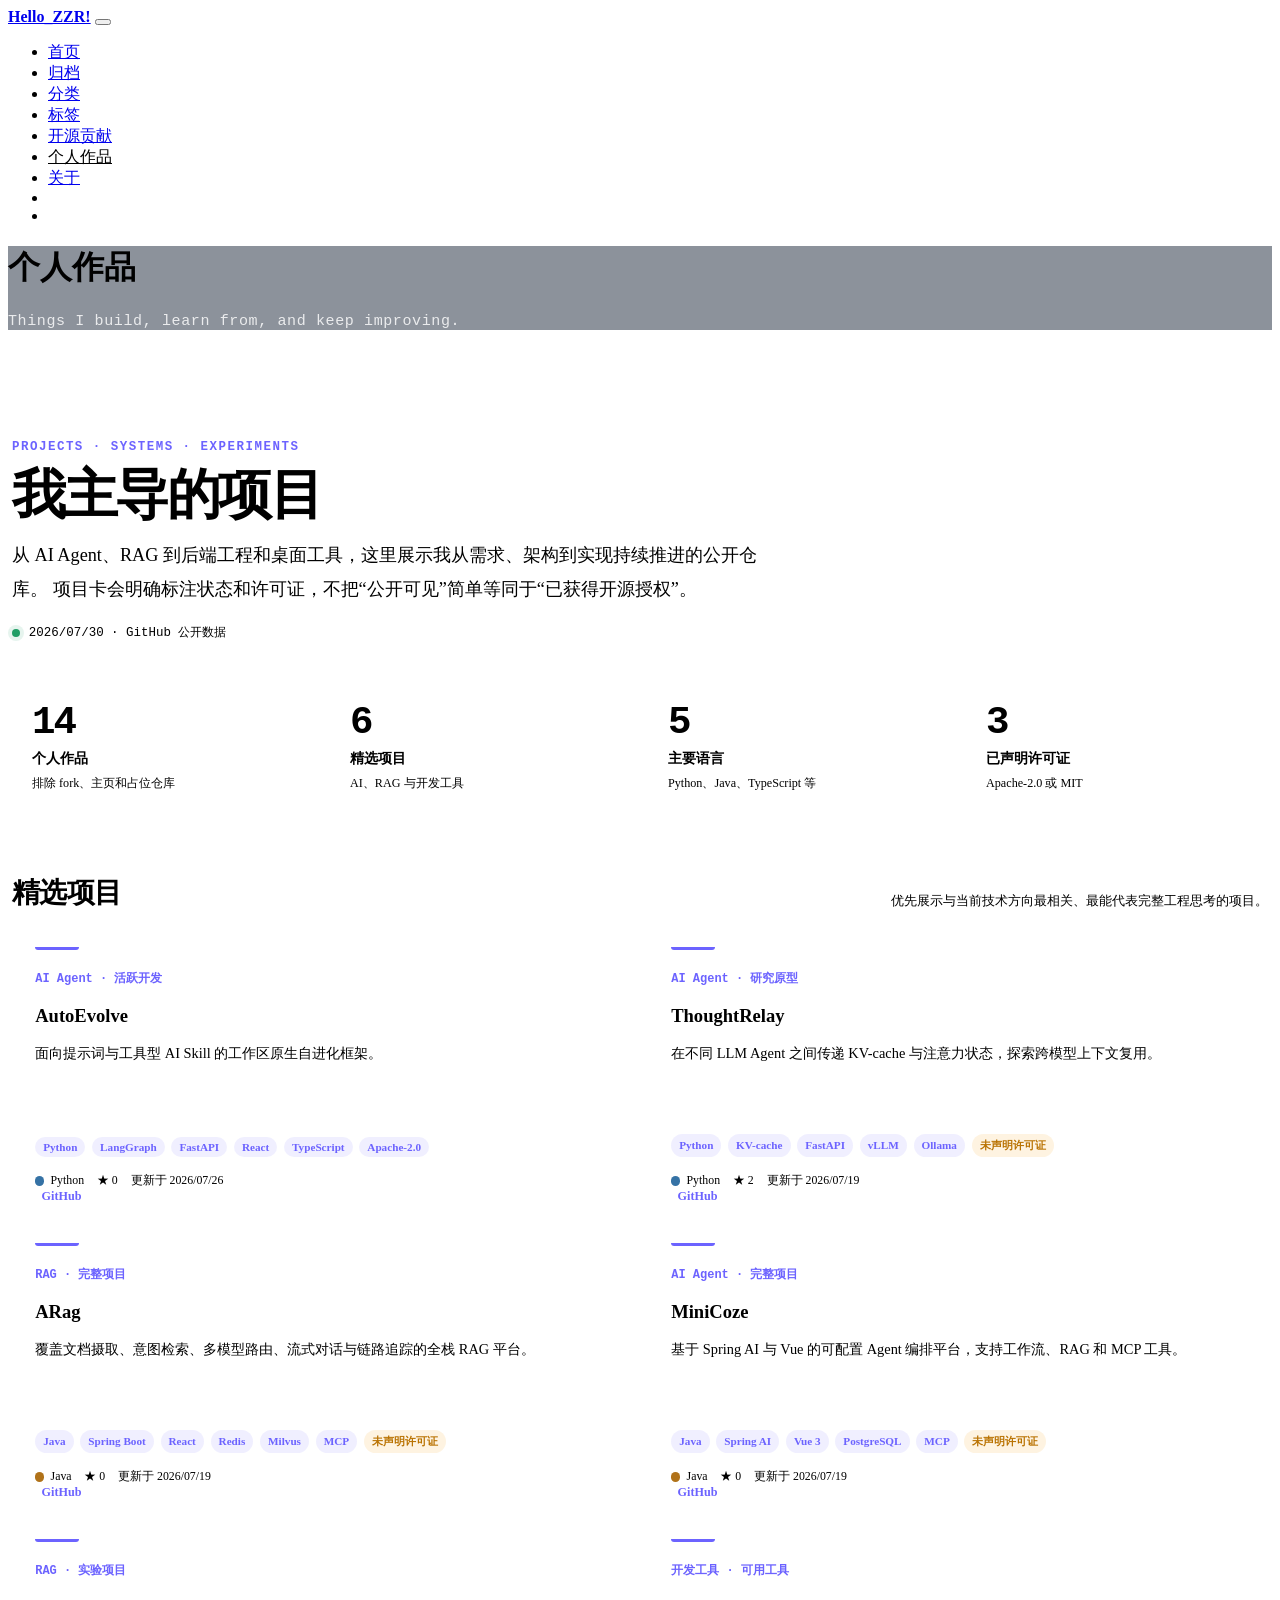
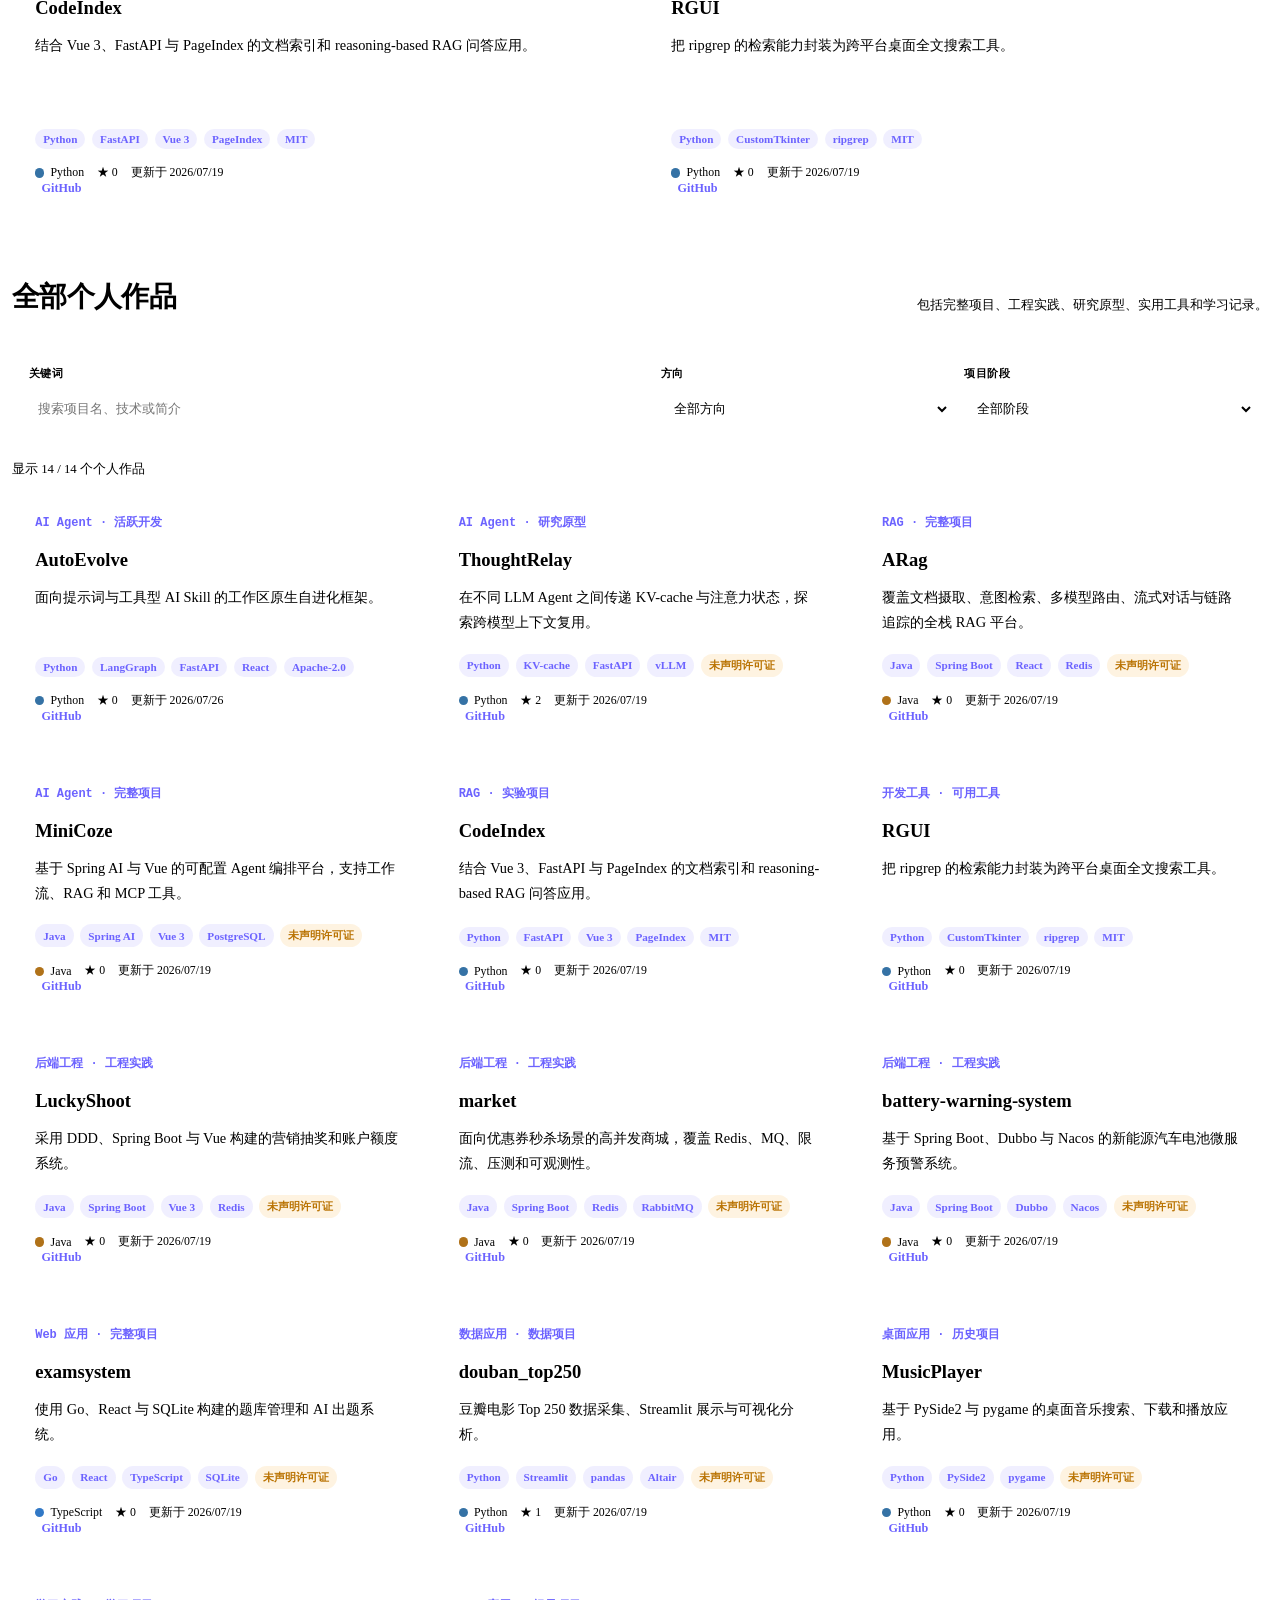
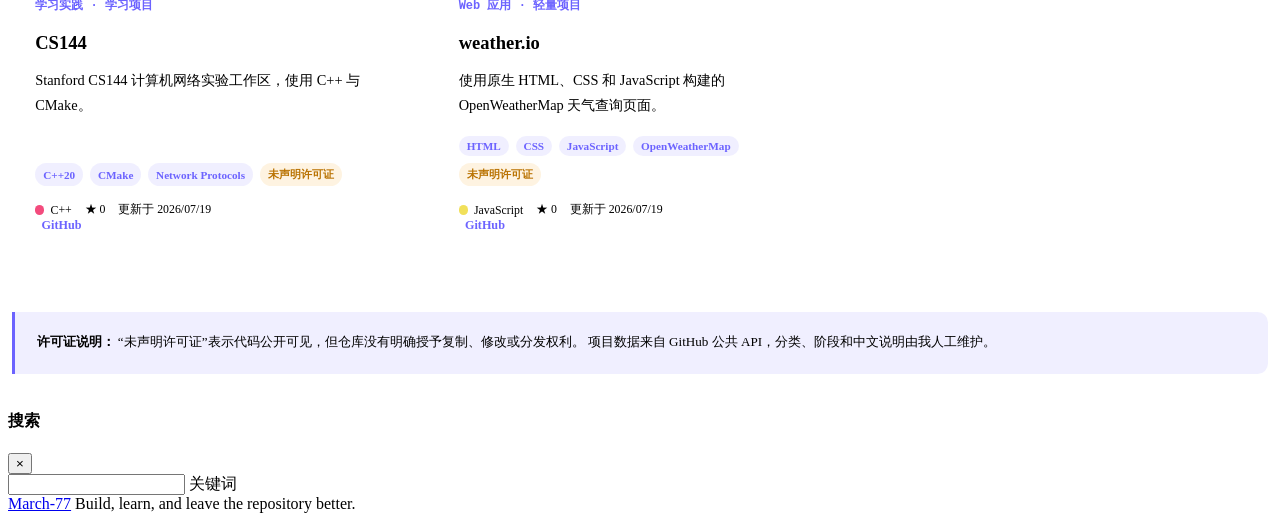
==== projects/index.html @ 881c92c8 "add open source contributions and projects pages" ====
<!DOCTYPE html>
<html lang="zh-CN" data-default-color-scheme="auto">
<head>
  <meta charset="UTF-8">
  <meta name="viewport" content="width=device-width, initial-scale=1.0, maximum-scale=5.0, shrink-to-fit=no">
  <meta http-equiv="x-ua-compatible" content="ie=edge">
  <meta name="theme-color" content="#2f4154">
  <meta name="author" content="March-77">
  <meta name="description" content="March-77 主导的个人项目与公开作品，涵盖 AI Agent、RAG、后端工程、开发工具和学习实践。">
  <meta name="keywords" content="March-77,个人项目,AI Agent,RAG,Java,Python,开发工具">
  <meta property="og:type" content="website">
  <meta property="og:title" content="个人作品 | Hello_ZZR!">
  <meta property="og:description" content="查看 March-77 主导的项目、技术栈、状态和许可证信息。">
  <meta property="og:url" content="https://march-77.github.io/projects/">
  <meta property="og:site_name" content="Hello_ZZR!">
  <meta property="og:locale" content="zh_CN">
  <meta name="twitter:card" content="summary_large_image">
  <link rel="canonical" href="https://march-77.github.io/projects/">
  <link rel="apple-touch-icon" sizes="76x76" href="/img/fluid.png">
  <link rel="icon" href="/img/fluid.png">
  <title>个人作品 | Hello_ZZR!</title>

  <link rel="stylesheet" href="https://lib.baomitu.com/twitter-bootstrap/4.6.1/css/bootstrap.min.css">
  <link rel="stylesheet" href="//at.alicdn.com/t/font_1749284_hj8rtnfg7um.css">
  <link rel="stylesheet" href="//at.alicdn.com/t/font_1736178_lbnruvf0jn.css">
  <link rel="stylesheet" href="/css/main.css">
  <link rel="stylesheet" href="/css/portfolio.css">

  <script id="fluid-configs">
    var Fluid = window.Fluid || {};
    Fluid.ctx = Object.assign({}, Fluid.ctx);
    var CONFIG = {
      "hostname": "march-77.github.io",
      "root": "/",
      "version": "1.9.5",
      "typing": {"enable": false, "typeSpeed": 70, "cursorChar": "_", "loop": false},
      "anchorjs": {"enable": false},
      "progressbar": {"enable": true, "height_px": 3, "color": "#29d", "options": {"showSpinner": false, "trickleSpeed": 100}},
      "code_language": {"enable": false},
      "copy_btn": false,
      "image_caption": {"enable": false},
      "image_zoom": {"enable": false, "img_url_replace": ["", ""]},
      "toc": {"enable": false},
      "lazyload": {"enable": false},
      "web_analytics": {"enable": false, "follow_dnt": true},
      "search_path": "/local-search.xml",
      "include_content_in_search": true
    };
  </script>
  <script src="/js/utils.js"></script>
  <script src="/js/color-schema.js"></script>
</head>
<body>
  <a class="portfolio-skip-link" href="#main-content">跳到主要内容</a>
  <header>
    <div class="header-inner portfolio-header">
      <nav id="navbar" class="navbar fixed-top navbar-expand-lg navbar-dark scrolling-navbar" aria-label="主导航">
        <div class="container">
          <a class="navbar-brand" href="/"><strong>Hello_ZZR!</strong></a>
          <button id="navbar-toggler-btn" class="navbar-toggler" type="button" data-toggle="collapse"
                  data-target="#navbarSupportedContent" aria-controls="navbarSupportedContent"
                  aria-expanded="false" aria-label="展开或收起导航">
            <span class="animated-icon"><span></span><span></span><span></span></span>
          </button>
          <div class="collapse navbar-collapse" id="navbarSupportedContent">
            <ul class="navbar-nav ml-auto text-center">
              <li class="nav-item"><a class="nav-link" href="/" target="_self"><i class="iconfont icon-home-fill"></i><span>首页</span></a></li>
              <li class="nav-item"><a class="nav-link" href="/archives/" target="_self"><i class="iconfont icon-archive-fill"></i><span>归档</span></a></li>
              <li class="nav-item"><a class="nav-link" href="/categories/" target="_self"><i class="iconfont icon-category-fill"></i><span>分类</span></a></li>
              <li class="nav-item"><a class="nav-link" href="/tags/" target="_self"><i class="iconfont icon-tags-fill"></i><span>标签</span></a></li>
              <li class="nav-item" data-portfolio-nav>
                <a class="nav-link portfolio-nav-link" href="/contributions/" target="_self">
                  <i class="iconfont icon-code"></i><span>开源贡献</span>
                </a>
              </li>
              <li class="nav-item" data-portfolio-nav>
                <a class="nav-link portfolio-nav-link active" href="/projects/" target="_self" aria-current="page">
                  <i class="iconfont icon-briefcase"></i><span>个人作品</span>
                </a>
              </li>
              <li class="nav-item"><a class="nav-link" href="/about/" target="_self"><i class="iconfont icon-user-fill"></i><span>关于</span></a></li>
              <li class="nav-item" id="search-btn">
                <a class="nav-link" target="_self" href="javascript:;" data-toggle="modal" data-target="#modalSearch" aria-label="搜索">
                  <i class="iconfont icon-search"></i>
                </a>
              </li>
              <li class="nav-item" id="color-toggle-btn">
                <a class="nav-link" target="_self" href="javascript:;" aria-label="切换颜色模式">
                  <i class="iconfont icon-dark" id="color-toggle-icon"></i>
                </a>
              </li>
            </ul>
          </div>
        </div>
      </nav>
      <div id="banner" class="banner" parallax="true"
           style="background: url('/img/default.png') no-repeat center center; background-size: cover;">
        <div class="full-bg-img">
          <div class="mask flex-center portfolio-banner-mask">
            <div class="banner-text text-center fade-in-up">
              <h1 class="h2">个人作品</h1>
              <p class="portfolio-banner-subtitle">Things I build, learn from, and keep improving.</p>
            </div>
          </div>
        </div>
      </div>
    </div>
  </header>

  <main id="main-content">
    <div class="container nopadding-x-md">
      <div id="board">
        <div class="container">
          <div class="row">
            <div class="col-12 col-xl-11 m-auto">
              <article class="page-content portfolio-page"
                       data-portfolio-page="projects"
                       data-portfolio-data="/data/portfolio.json">
                <header class="portfolio-intro">
                  <p class="portfolio-eyebrow">Projects · Systems · Experiments</p>
                  <h2>我主导的项目</h2>
                  <p class="portfolio-lead">
                    从 AI Agent、RAG 到后端工程和桌面工具，这里展示我从需求、架构到实现持续推进的公开仓库。
                    项目卡会明确标注状态和许可证，不把“公开可见”简单等同于“已获得开源授权”。
                  </p>
                  <p class="portfolio-updated"><span data-generated-at>2026-07-30 · GitHub 公开数据</span></p>
                </header>

                <section class="portfolio-stats" aria-label="个人作品概览">
                  <div class="portfolio-stat">
                    <span class="portfolio-stat-value" data-stat="projects">14</span>
                    <span class="portfolio-stat-label">个人作品</span>
                    <span class="portfolio-stat-detail">排除 fork、主页和占位仓库</span>
                  </div>
                  <div class="portfolio-stat">
                    <span class="portfolio-stat-value" data-stat="featured-projects">6</span>
                    <span class="portfolio-stat-label">精选项目</span>
                    <span class="portfolio-stat-detail">AI、RAG 与开发工具</span>
                  </div>
                  <div class="portfolio-stat">
                    <span class="portfolio-stat-value" data-stat="project-languages">5</span>
                    <span class="portfolio-stat-label">主要语言</span>
                    <span class="portfolio-stat-detail">Python、Java、TypeScript 等</span>
                  </div>
                  <div class="portfolio-stat">
                    <span class="portfolio-stat-value" data-stat="licensed-projects">3</span>
                    <span class="portfolio-stat-label">已声明许可证</span>
                    <span class="portfolio-stat-detail">Apache-2.0 或 MIT</span>
                  </div>
                </section>

                <section class="portfolio-section" aria-labelledby="featured-projects-heading">
                  <div class="portfolio-section-heading">
                    <h2 id="featured-projects-heading">精选项目</h2>
                    <p>优先展示与当前技术方向最相关、最能代表完整工程思考的项目。</p>
                  </div>
                  <div class="portfolio-project-featured" data-featured-projects data-render-target>
                    <div class="portfolio-loading">正在载入精选项目…</div>
                  </div>
                </section>

                <section class="portfolio-section" id="all-projects" aria-labelledby="all-projects-heading">
                  <div class="portfolio-section-heading">
                    <h2 id="all-projects-heading">全部个人作品</h2>
                    <p>包括完整项目、工程实践、研究原型、实用工具和学习记录。</p>
                  </div>
                  <div class="portfolio-filters portfolio-project-filters" role="search" aria-label="筛选个人作品">
                    <div class="portfolio-field">
                      <label for="project-search">关键词</label>
                      <input id="project-search" type="search" placeholder="搜索项目名、技术或简介">
                    </div>
                    <div class="portfolio-field">
                      <label for="project-category">方向</label>
                      <select id="project-category"><option value="">全部方向</option></select>
                    </div>
                    <div class="portfolio-field">
                      <label for="project-status">项目阶段</label>
                      <select id="project-status"><option value="">全部阶段</option></select>
                    </div>
                  </div>
                  <p class="portfolio-result-count" data-project-count role="status" aria-live="polite">
                    显示 14 / 14 个个人作品
                  </p>
                  <div class="portfolio-project-grid" data-project-list data-render-target>
                    <div class="portfolio-loading">正在载入项目列表…</div>
                  </div>
                  <noscript>
                    <p class="portfolio-method">
                      浏览完整项目列表需要启用 JavaScript。你也可以直接访问
                      <a href="https://github.com/March-77?tab=repositories&type=source">GitHub 源仓库列表</a>。
                    </p>
                  </noscript>
                </section>

                <aside class="portfolio-method">
                  <strong>许可证说明：</strong>
                  “未声明许可证”表示代码公开可见，但仓库没有明确授予复制、修改或分发权利。
                  项目数据来自 GitHub 公共 API，分类、阶段和中文说明由我人工维护。
                </aside>
              </article>
            </div>
          </div>
        </div>
      </div>
    </div>

    <a id="scroll-top-button" aria-label="返回顶部" href="#" role="button">
      <i class="iconfont icon-arrowup" aria-hidden="true"></i>
    </a>

    <div class="modal fade" id="modalSearch" tabindex="-1" role="dialog" aria-labelledby="ModalLabel" aria-hidden="true">
      <div class="modal-dialog modal-dialog-scrollable modal-lg" role="document">
        <div class="modal-content">
          <div class="modal-header text-center">
            <h4 class="modal-title w-100 font-weight-bold" id="ModalLabel">搜索</h4>
            <button type="button" id="local-search-close" class="close" data-dismiss="modal" aria-label="关闭">
              <span aria-hidden="true">&times;</span>
            </button>
          </div>
          <div class="modal-body mx-3">
            <div class="md-form mb-5">
              <input type="text" id="local-search-input" class="form-control validate">
              <label for="local-search-input">关键词</label>
            </div>
            <div class="list-group" id="local-search-result"></div>
          </div>
        </div>
      </div>
    </div>
  </main>

  <footer>
    <div class="footer-inner">
      <div class="footer-content">
        <a href="https://github.com/March-77" target="_blank" rel="noopener noreferrer"><span>March-77</span></a>
        <i class="iconfont icon-love"></i>
        <span>Build, learn, and leave the repository better.</span>
      </div>
    </div>
  </footer>

  <script src="https://lib.baomitu.com/nprogress/0.2.0/nprogress.min.js"></script>
  <link rel="stylesheet" href="https://lib.baomitu.com/nprogress/0.2.0/nprogress.min.css">
  <script>NProgress.configure({showSpinner:false,trickleSpeed:100});NProgress.start();window.addEventListener("load",function(){NProgress.done();});</script>
  <script src="https://lib.baomitu.com/jquery/3.6.4/jquery.min.js"></script>
  <script src="https://lib.baomitu.com/twitter-bootstrap/4.6.1/js/bootstrap.min.js"></script>
  <script src="/js/events.js"></script>
  <script src="/js/plugins.js"></script>
  <script src="/js/local-search.js"></script>
  <script src="/js/portfolio.js"></script>
  <script src="/js/boot.js"></script>
</body>
</html>
---- css/portfolio.css ----
.portfolio-page {
  --portfolio-accent: #6c63ff;
  --portfolio-accent-strong: #5146ee;
  --portfolio-accent-soft: rgba(108, 99, 255, 0.1);
  --portfolio-success: #1f9d65;
  --portfolio-success-soft: rgba(31, 157, 101, 0.11);
  --portfolio-warm: #f59e0b;
  --portfolio-card-bg: var(--board-bg-color);
  --portfolio-card-bg: color-mix(in srgb, var(--board-bg-color) 94%, var(--portfolio-accent) 6%);
  padding: 0 0.25rem 1rem;
}

.portfolio-skip-link {
  position: fixed;
  left: 1rem;
  top: -5rem;
  z-index: 1100;
  padding: 0.65rem 0.9rem;
  border-radius: 0 0 0.45rem 0.45rem;
  background: #fff;
  color: #1f3144;
  font-weight: 700;
  transition: top 0.2s ease;
}

.portfolio-skip-link:focus {
  top: 0;
}

.portfolio-header {
  height: 48vh !important;
  min-height: 340px;
  max-height: 540px;
}

.portfolio-header .animated-icon {
  display: block;
}

.portfolio-banner-mask {
  background-color: rgba(16, 28, 46, 0.48) !important;
}

.portfolio-banner-subtitle {
  margin: 0.75rem 0 0;
  color: rgba(255, 255, 255, 0.82);
  font-family: "JetBrains Mono", "SFMono-Regular", Consolas, monospace;
  font-size: clamp(0.78rem, 2vw, 0.94rem);
  letter-spacing: 0.04em;
}

.portfolio-page *,
.portfolio-page *::before,
.portfolio-page *::after {
  box-sizing: border-box;
}

.portfolio-page a:focus-visible,
.portfolio-page button:focus-visible,
.portfolio-page input:focus-visible,
.portfolio-page select:focus-visible {
  outline: 3px solid var(--portfolio-accent);
  outline-offset: 3px;
}

.portfolio-intro {
  max-width: 760px;
  margin-bottom: 2.6rem;
}

.portfolio-eyebrow {
  margin: 0 0 0.75rem;
  color: var(--portfolio-accent);
  font-family: "JetBrains Mono", "SFMono-Regular", Consolas, monospace;
  font-size: 0.78rem;
  font-weight: 700;
  letter-spacing: 0.12em;
  text-transform: uppercase;
}

.portfolio-intro h1,
.portfolio-intro h2 {
  margin: 0 0 0.9rem;
  color: var(--post-heading-color);
  font-size: clamp(2rem, 5vw, 3.4rem);
  font-weight: 750;
  letter-spacing: -0.045em;
  line-height: 1.08;
}

.portfolio-lead {
  margin: 0;
  color: var(--sec-text-color);
  font-size: clamp(1rem, 2vw, 1.14rem);
  line-height: 1.85;
}

.portfolio-updated {
  display: flex;
  align-items: center;
  gap: 0.55rem;
  margin-top: 1.1rem;
  color: var(--sec-text-color);
  font-family: "JetBrains Mono", "SFMono-Regular", Consolas, monospace;
  font-size: 0.78rem;
}

.portfolio-updated::before {
  width: 0.5rem;
  height: 0.5rem;
  border-radius: 50%;
  background: var(--portfolio-success);
  box-shadow: 0 0 0 0.25rem var(--portfolio-success-soft);
  content: "";
}

.portfolio-stats {
  display: grid;
  grid-template-columns: repeat(4, minmax(0, 1fr));
  gap: 1rem;
  margin: 0 0 3.5rem;
}

.portfolio-stat {
  min-height: 132px;
  padding: 1.25rem;
  border: 1px solid var(--line-color);
  border-radius: 0.9rem;
  background: var(--portfolio-card-bg);
}

.portfolio-stat-value {
  display: block;
  margin-bottom: 0.45rem;
  color: var(--post-heading-color);
  font-family: "JetBrains Mono", "SFMono-Regular", Consolas, monospace;
  font-size: clamp(1.7rem, 4vw, 2.45rem);
  font-weight: 750;
  letter-spacing: -0.05em;
  line-height: 1;
}

.portfolio-stat-label {
  display: block;
  color: var(--text-color);
  font-size: 0.9rem;
  font-weight: 600;
}

.portfolio-stat-detail {
  display: block;
  margin-top: 0.4rem;
  color: var(--sec-text-color);
  font-size: 0.76rem;
}

.portfolio-section {
  margin-top: 3.7rem;
  scroll-margin-top: 5rem;
}

.portfolio-section-heading {
  display: flex;
  align-items: flex-end;
  justify-content: space-between;
  gap: 1.5rem;
  margin-bottom: 1.35rem;
  padding-bottom: 0.85rem;
  border-bottom: 1px solid var(--line-color);
}

.portfolio-section-heading h2 {
  margin: 0;
  color: var(--post-heading-color);
  font-size: clamp(1.35rem, 3vw, 1.75rem);
  font-weight: 700;
  letter-spacing: -0.025em;
}

.portfolio-section-heading p {
  max-width: 520px;
  margin: 0;
  color: var(--sec-text-color);
  font-size: 0.84rem;
  line-height: 1.65;
  text-align: right;
}

.portfolio-featured-grid,
.portfolio-project-featured {
  display: grid;
  grid-template-columns: repeat(2, minmax(0, 1fr));
  gap: 1rem;
}

.portfolio-story {
  position: relative;
  display: flex;
  min-height: 250px;
  flex-direction: column;
  padding: 1.45rem;
  overflow: hidden;
  border: 1px solid var(--line-color);
  border-radius: 1rem;
  background: var(--portfolio-card-bg);
  transition: transform 0.2s ease, border-color 0.2s ease, box-shadow 0.2s ease;
}

.portfolio-story:hover,
.portfolio-project-card:hover,
.portfolio-repo-card:hover {
  transform: translateY(-3px);
  border-color: color-mix(in srgb, var(--portfolio-accent) 46%, var(--line-color));
  box-shadow: 0 12px 28px rgba(31, 41, 55, 0.09);
}

.portfolio-story-index {
  position: absolute;
  right: 1.15rem;
  top: 0.75rem;
  color: var(--portfolio-accent-soft);
  font-family: "JetBrains Mono", "SFMono-Regular", Consolas, monospace;
  font-size: 3.8rem;
  font-weight: 800;
  line-height: 1;
}

.portfolio-story-repo,
.portfolio-project-kicker {
  position: relative;
  z-index: 1;
  margin-bottom: 1rem;
  color: var(--portfolio-accent);
  font-family: "JetBrains Mono", "SFMono-Regular", Consolas, monospace;
  font-size: 0.75rem;
  font-weight: 700;
}

.portfolio-story h3,
.portfolio-project-card h3 {
  position: relative;
  z-index: 1;
  margin: 0 0 0.7rem;
  color: var(--post-heading-color);
  font-size: 1.16rem;
  font-weight: 700;
  line-height: 1.45;
}

.portfolio-story p,
.portfolio-project-card p {
  position: relative;
  z-index: 1;
  flex: 1;
  margin: 0 0 1.15rem;
  color: var(--sec-text-color);
  font-size: 0.9rem;
  line-height: 1.75;
}

.portfolio-story-footer,
.portfolio-project-footer {
  position: relative;
  z-index: 1;
  display: flex;
  align-items: center;
  justify-content: space-between;
  gap: 1rem;
  margin-top: auto;
  color: var(--sec-text-color);
  font-size: 0.76rem;
}

.portfolio-link {
  display: inline-flex;
  align-items: center;
  gap: 0.4rem;
  color: var(--portfolio-accent) !important;
  font-weight: 650;
  text-decoration: none !important;
}

.portfolio-link:hover {
  color: var(--portfolio-accent-strong) !important;
}

.portfolio-repo-grid {
  display: grid;
  grid-template-columns: repeat(2, minmax(0, 1fr));
  gap: 0.9rem;
}

.portfolio-repo-card {
  padding: 1.2rem;
  border: 1px solid var(--line-color);
  border-radius: 0.85rem;
  background: var(--portfolio-card-bg);
  transition: transform 0.2s ease, border-color 0.2s ease, box-shadow 0.2s ease;
}

.portfolio-repo-head {
  display: flex;
  align-items: flex-start;
  justify-content: space-between;
  gap: 1rem;
}

.portfolio-repo-name {
  color: var(--post-heading-color) !important;
  font-family: "JetBrains Mono", "SFMono-Regular", Consolas, monospace;
  font-size: 0.9rem;
  font-weight: 700;
  overflow-wrap: anywhere;
  text-decoration: none !important;
}

.portfolio-repo-count {
  flex: 0 0 auto;
  padding: 0.28rem 0.55rem;
  border-radius: 999px;
  background: var(--portfolio-success-soft);
  color: var(--portfolio-success);
  font-family: "JetBrains Mono", "SFMono-Regular", Consolas, monospace;
  font-size: 0.72rem;
  font-weight: 700;
}

.portfolio-repo-description {
  min-height: 2.8rem;
  margin: 0.75rem 0 1rem;
  color: var(--sec-text-color);
  font-size: 0.82rem;
  line-height: 1.6;
}

.portfolio-repo-meta,
.portfolio-project-meta {
  display: flex;
  flex-wrap: wrap;
  gap: 0.8rem;
  color: var(--sec-text-color);
  font-size: 0.74rem;
}

.portfolio-language {
  display: inline-flex;
  align-items: center;
  gap: 0.38rem;
}

.portfolio-language-dot {
  width: 0.58rem;
  height: 0.58rem;
  border-radius: 50%;
  background: var(--language-color, #718096);
}

.portfolio-repo-bar {
  height: 4px;
  margin-top: 1rem;
  overflow: hidden;
  border-radius: 999px;
  background: var(--line-color);
}

.portfolio-repo-bar span {
  display: block;
  width: var(--repo-share, 0%);
  height: 100%;
  border-radius: inherit;
  background: linear-gradient(90deg, var(--portfolio-accent), #30a9de);
}

.portfolio-filters {
  display: grid;
  grid-template-columns: minmax(220px, 1.7fr) repeat(3, minmax(130px, 0.7fr));
  gap: 0.75rem;
  margin-bottom: 1rem;
  padding: 0.9rem;
  border: 1px solid var(--line-color);
  border-radius: 0.85rem;
  background: var(--portfolio-card-bg);
}

.portfolio-project-filters {
  grid-template-columns: minmax(220px, 1.7fr) repeat(2, minmax(150px, 0.8fr));
}

.portfolio-field label {
  display: block;
  margin: 0 0 0.35rem 0.15rem;
  color: var(--sec-text-color);
  font-size: 0.7rem;
  font-weight: 700;
  letter-spacing: 0.04em;
  text-transform: uppercase;
}

.portfolio-field input,
.portfolio-field select {
  width: 100%;
  min-height: 44px;
  padding: 0.55rem 0.72rem;
  border: 1px solid var(--line-color);
  border-radius: 0.55rem;
  outline: none;
  background: var(--board-bg-color);
  color: var(--text-color);
  font-size: 0.84rem;
  transition: border-color 0.2s ease, box-shadow 0.2s ease;
}

.portfolio-field input:focus,
.portfolio-field select:focus {
  border-color: var(--portfolio-accent);
  box-shadow: 0 0 0 3px var(--portfolio-accent-soft);
}

.portfolio-result-count {
  margin: 0 0 0.8rem;
  color: var(--sec-text-color);
  font-size: 0.8rem;
}

.portfolio-contribution-list {
  position: relative;
  display: grid;
  gap: 0.65rem;
  padding-left: 1.05rem;
}

.portfolio-contribution-list::before {
  position: absolute;
  top: 0.55rem;
  bottom: 0.55rem;
  left: 0.15rem;
  width: 1px;
  background: var(--line-color);
  content: "";
}

.portfolio-contribution {
  position: relative;
  display: grid;
  grid-template-columns: 88px minmax(0, 1fr) auto;
  gap: 1rem;
  align-items: center;
  padding: 1rem 1.1rem;
  border: 1px solid var(--line-color);
  border-radius: 0.75rem;
  background: var(--portfolio-card-bg);
}

.portfolio-contribution::before {
  position: absolute;
  top: 50%;
  left: -1.18rem;
  width: 0.58rem;
  height: 0.58rem;
  border: 2px solid var(--board-bg-color);
  border-radius: 50%;
  background: var(--portfolio-success);
  box-shadow: 0 0 0 2px var(--portfolio-success-soft);
  content: "";
  transform: translateY(-50%);
}

.portfolio-type {
  display: inline-flex;
  width: max-content;
  align-items: center;
  justify-content: center;
  padding: 0.28rem 0.55rem;
  border-radius: 999px;
  background: var(--portfolio-accent-soft);
  color: var(--portfolio-accent);
  font-family: "JetBrains Mono", "SFMono-Regular", Consolas, monospace;
  font-size: 0.7rem;
  font-weight: 750;
  text-transform: uppercase;
}

.portfolio-type[data-type="fix"] {
  background: rgba(239, 68, 68, 0.1);
  color: #dc4b4b;
}

.portfolio-type[data-type="docs"] {
  background: rgba(59, 130, 246, 0.1);
  color: #3276d3;
}

.portfolio-type[data-type="perf"] {
  background: rgba(245, 158, 11, 0.12);
  color: #b97200;
}

.portfolio-contribution-main {
  min-width: 0;
}

.portfolio-contribution-repo {
  display: block;
  margin-bottom: 0.25rem;
  color: var(--sec-text-color);
  font-family: "JetBrains Mono", "SFMono-Regular", Consolas, monospace;
  font-size: 0.72rem;
}

.portfolio-contribution-title {
  display: inline;
  color: var(--post-heading-color) !important;
  font-size: 0.9rem;
  font-weight: 650;
  line-height: 1.55;
  overflow-wrap: anywhere;
  text-decoration: none !important;
}

.portfolio-contribution-title:hover {
  color: var(--portfolio-accent) !important;
}

.portfolio-contribution-number {
  color: var(--sec-text-color);
  font-family: "JetBrains Mono", "SFMono-Regular", Consolas, monospace;
  font-size: 0.75rem;
}

.portfolio-contribution-meta {
  display: grid;
  min-width: 128px;
  gap: 0.28rem;
  color: var(--sec-text-color);
  font-family: "JetBrains Mono", "SFMono-Regular", Consolas, monospace;
  font-size: 0.68rem;
  text-align: right;
}

.portfolio-diff-add {
  color: var(--portfolio-success);
}

.portfolio-diff-del {
  color: #dc4b4b;
}

.portfolio-project-card {
  position: relative;
  display: flex;
  min-height: 280px;
  flex-direction: column;
  padding: 1.45rem;
  border: 1px solid var(--line-color);
  border-radius: 1rem;
  background: var(--portfolio-card-bg);
  transition: transform 0.2s ease, border-color 0.2s ease, box-shadow 0.2s ease;
}

.portfolio-project-card.is-featured::before {
  position: absolute;
  top: 0;
  left: 1.45rem;
  width: 44px;
  height: 3px;
  border-radius: 0 0 3px 3px;
  background: var(--portfolio-accent);
  content: "";
}

.portfolio-project-tags {
  display: flex;
  flex-wrap: wrap;
  gap: 0.42rem;
  margin: 0 0 1rem;
}

.portfolio-project-tag,
.portfolio-license {
  display: inline-flex;
  align-items: center;
  padding: 0.25rem 0.5rem;
  border-radius: 999px;
  background: var(--portfolio-accent-soft);
  color: var(--portfolio-accent);
  font-size: 0.7rem;
  font-weight: 650;
}

.portfolio-license.is-missing {
  background: rgba(245, 158, 11, 0.12);
  color: #b97200;
}

.portfolio-project-grid {
  display: grid;
  grid-template-columns: repeat(3, minmax(0, 1fr));
  gap: 0.9rem;
}

.portfolio-project-grid .portfolio-project-card {
  min-height: 250px;
}

.portfolio-method {
  margin-top: 3.5rem;
  padding: 1.2rem 1.35rem;
  border-left: 3px solid var(--portfolio-accent);
  border-radius: 0 0.65rem 0.65rem 0;
  background: var(--portfolio-accent-soft);
  color: var(--sec-text-color);
  font-size: 0.82rem;
  line-height: 1.75;
}

.portfolio-method strong {
  color: var(--text-color);
}

.portfolio-loading,
.portfolio-empty,
.portfolio-error {
  padding: 2rem;
  border: 1px dashed var(--line-color);
  border-radius: 0.75rem;
  color: var(--sec-text-color);
  text-align: center;
}

.portfolio-error {
  border-color: rgba(239, 68, 68, 0.4);
  color: #dc4b4b;
}

.portfolio-nav-link.active {
  color: var(--link-hover-color) !important;
}

@media (max-width: 991.98px) {
  .portfolio-stats {
    grid-template-columns: repeat(2, minmax(0, 1fr));
  }

  .portfolio-filters {
    grid-template-columns: repeat(2, minmax(0, 1fr));
  }

  .portfolio-project-grid {
    grid-template-columns: repeat(2, minmax(0, 1fr));
  }
}

@media (max-width: 767.98px) {
  .portfolio-header {
    height: 42vh !important;
    min-height: 280px;
  }

  .portfolio-page {
    padding: 0 0 0.5rem;
  }

  .portfolio-section {
    margin-top: 2.8rem;
  }

  .portfolio-section-heading {
    display: block;
  }

  .portfolio-section-heading p {
    margin-top: 0.5rem;
    text-align: left;
  }

  .portfolio-featured-grid,
  .portfolio-project-featured,
  .portfolio-repo-grid,
  .portfolio-project-grid {
    grid-template-columns: 1fr;
  }

  .portfolio-contribution {
    grid-template-columns: 72px minmax(0, 1fr);
  }

  .portfolio-contribution-meta {
    grid-column: 2;
    display: flex;
    min-width: 0;
    flex-wrap: wrap;
    gap: 0.75rem;
    text-align: left;
  }
}

@media (max-width: 575.98px) {
  .portfolio-stats,
  .portfolio-filters {
    grid-template-columns: 1fr;
  }

  .portfolio-stat {
    min-height: 112px;
  }

  .portfolio-contribution {
    grid-template-columns: 1fr;
    gap: 0.65rem;
  }

  .portfolio-contribution-meta {
    grid-column: 1;
  }

  .portfolio-story,
  .portfolio-project-card {
    min-height: 0;
  }

  .portfolio-field input,
  .portfolio-field select {
    font-size: 1rem;
  }
}

@media (prefers-reduced-motion: reduce) {
  .portfolio-story,
  .portfolio-project-card,
  .portfolio-repo-card,
  .portfolio-field input,
  .portfolio-field select {
    transition: none;
  }
}

[data-user-color-scheme="dark"] .portfolio-page,
:root:not([data-user-color-scheme]) .portfolio-page {
  --portfolio-accent: #9b91ff;
  --portfolio-accent-strong: #bbb4ff;
  --portfolio-accent-soft: rgba(155, 145, 255, 0.13);
  --portfolio-success: #50c98b;
  --portfolio-success-soft: rgba(80, 201, 139, 0.12);
}

@media (prefers-color-scheme: light) {
  :root:not([data-user-color-scheme]) .portfolio-page {
    --portfolio-accent: #6c63ff;
    --portfolio-accent-strong: #5146ee;
    --portfolio-accent-soft: rgba(108, 99, 255, 0.1);
    --portfolio-success: #1f9d65;
    --portfolio-success-soft: rgba(31, 157, 101, 0.11);
  }
}
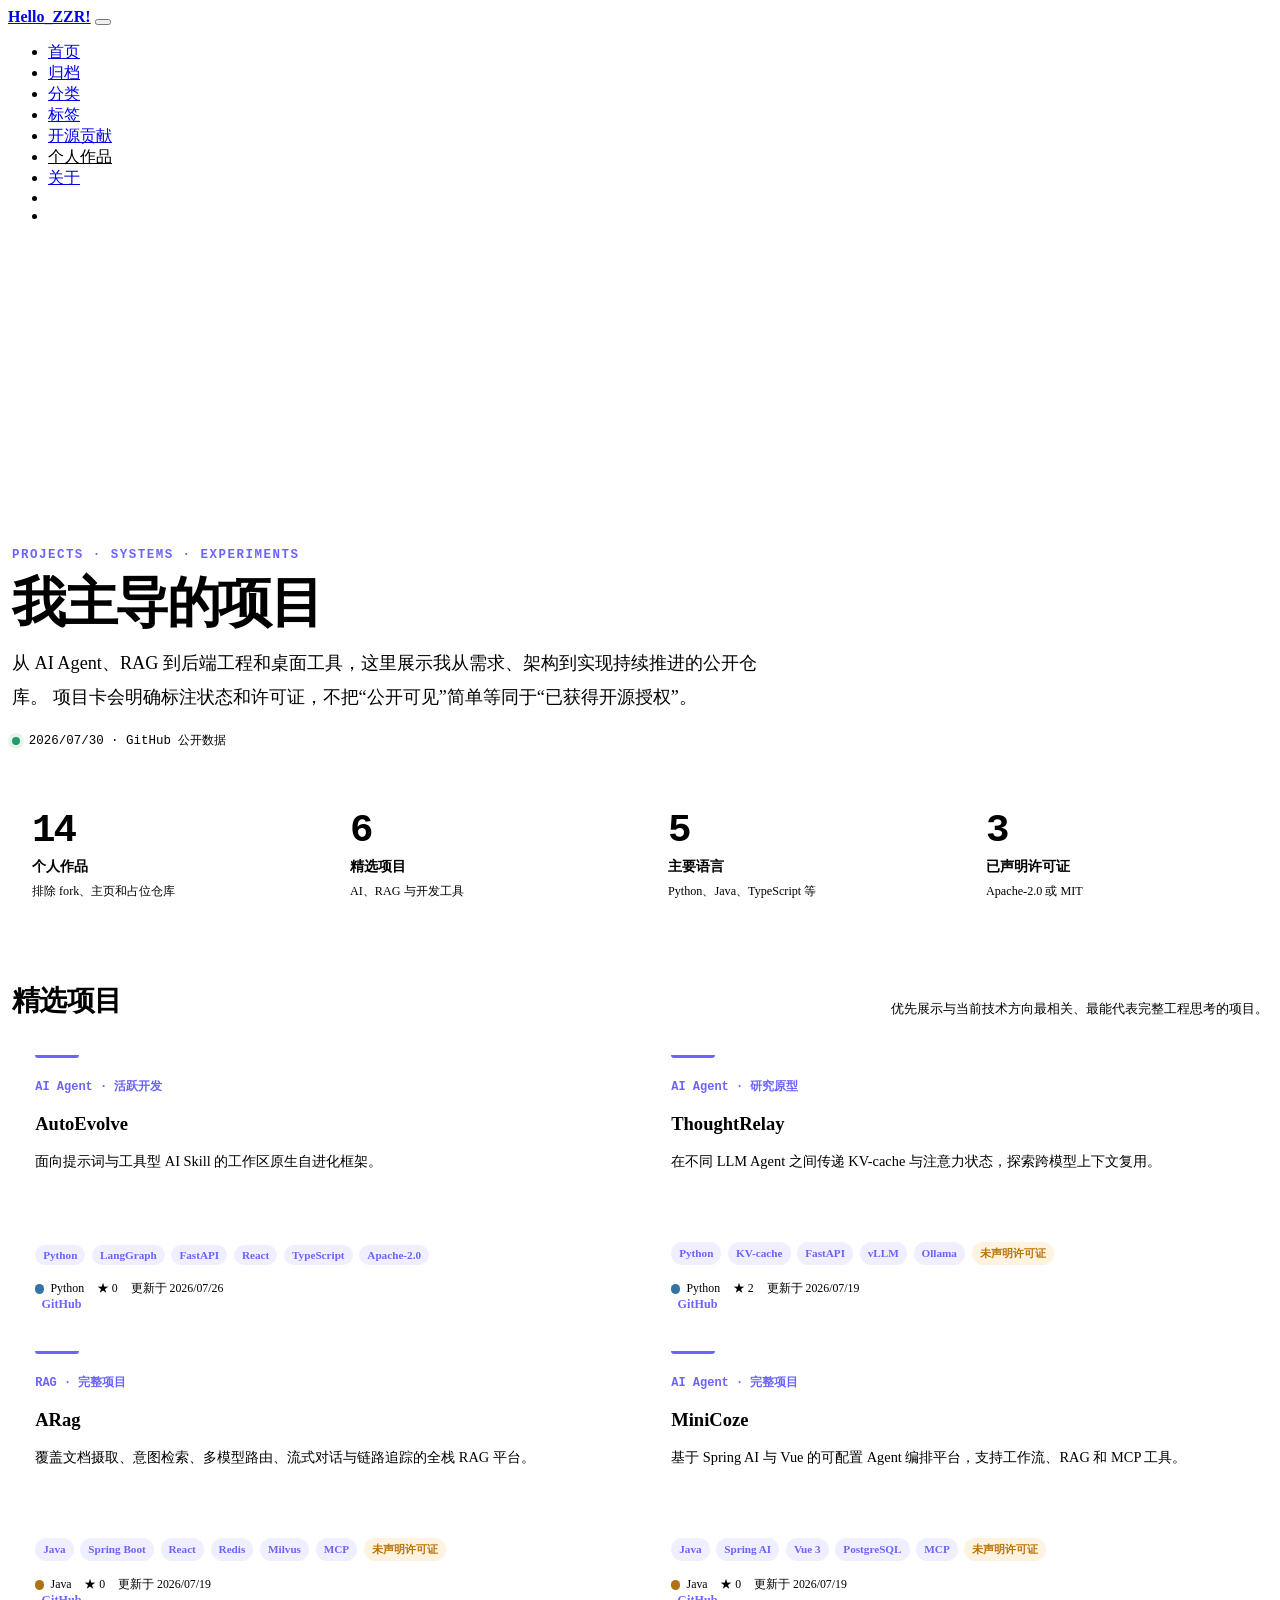
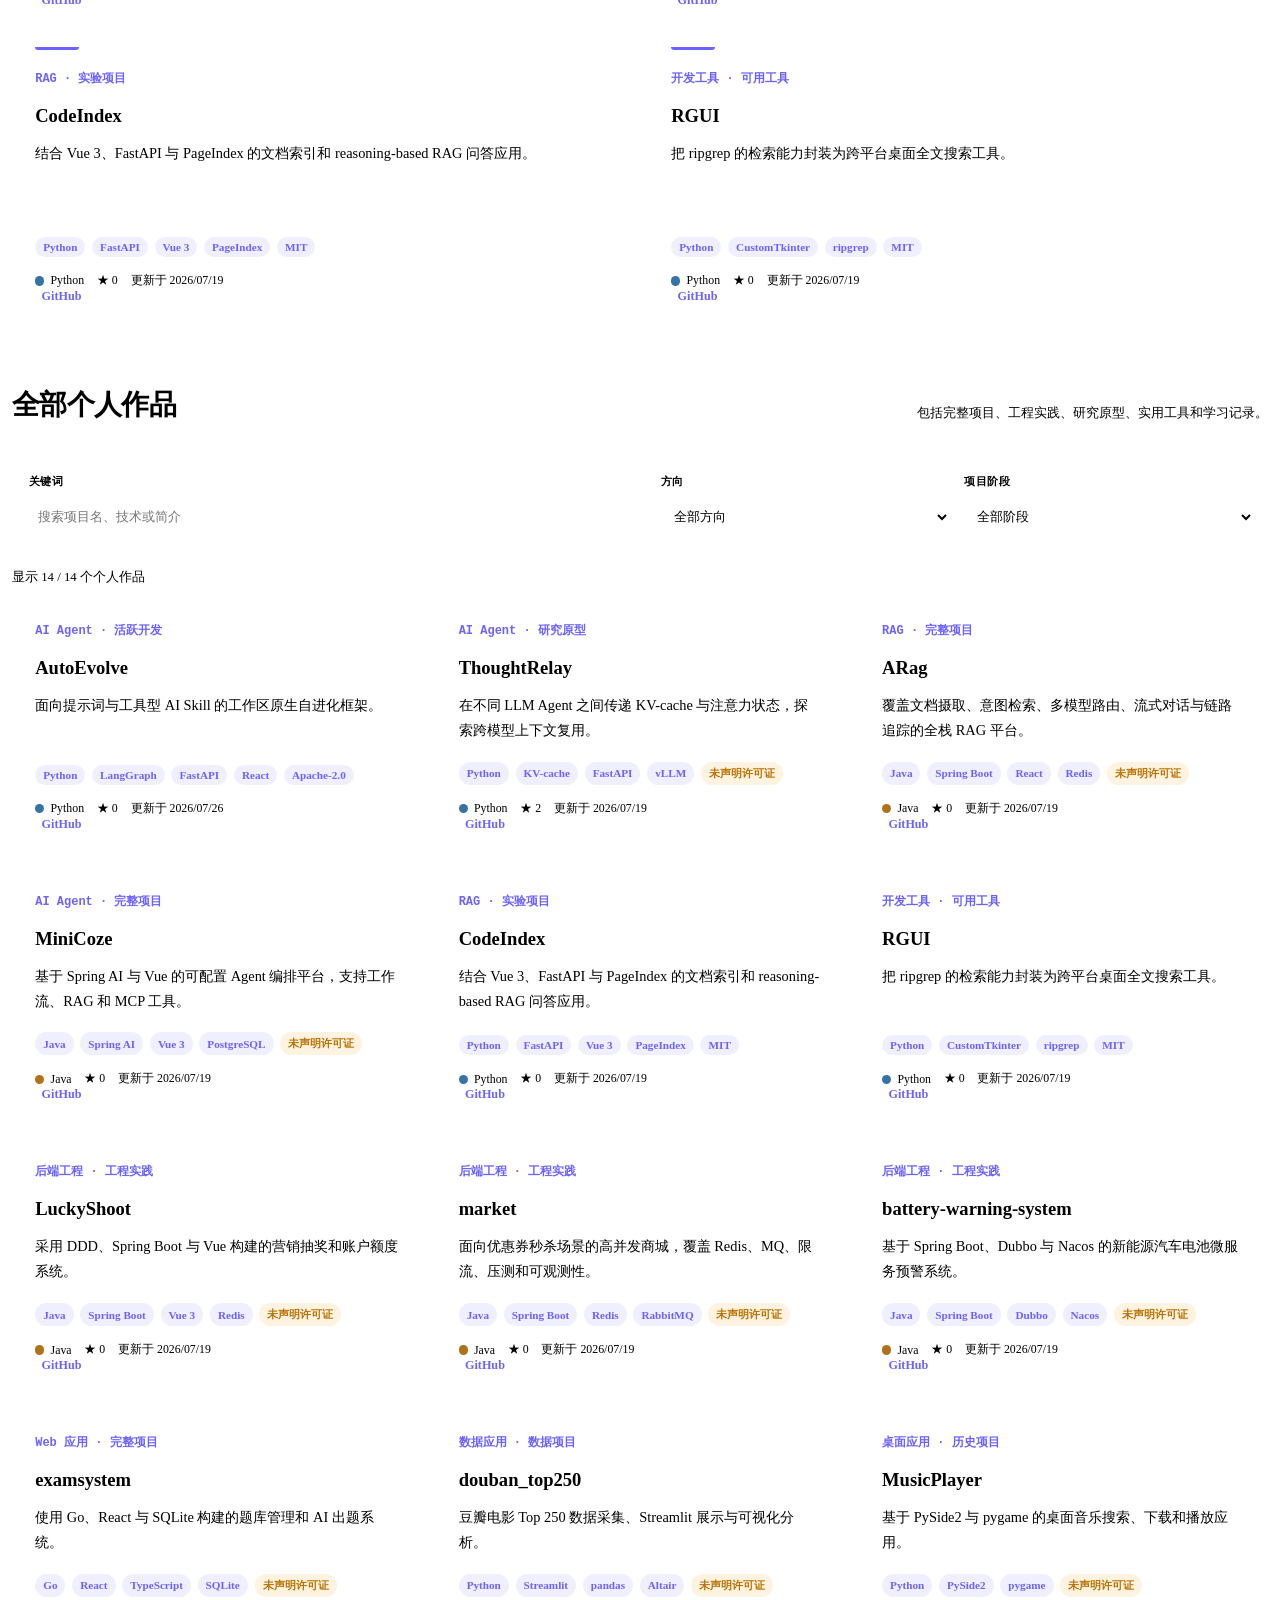
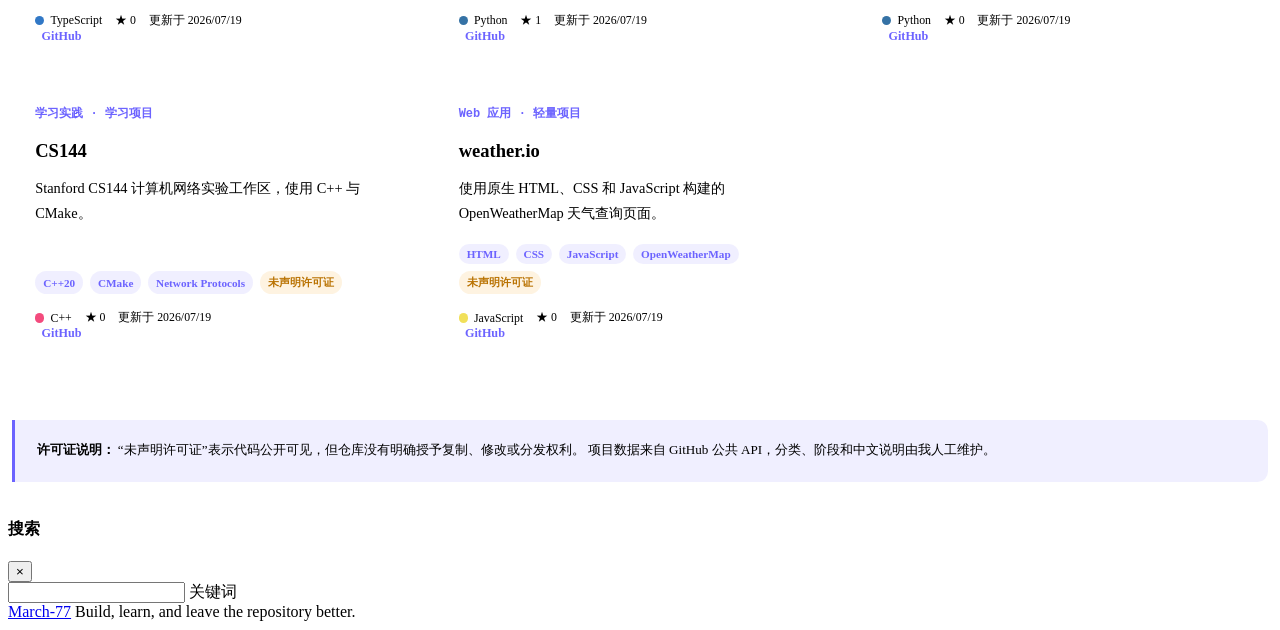
==== commit ba60e135: "match portfolio titles to native Fluid banner" ====
--- a/projects/index.html
+++ b/projects/index.html
@@ -33,7 +33,7 @@
       "hostname": "march-77.github.io",
       "root": "/",
       "version": "1.9.5",
-      "typing": {"enable": false, "typeSpeed": 70, "cursorChar": "_", "loop": false},
+      "typing": {"enable": true, "typeSpeed": 70, "cursorChar": "_", "loop": false},
       "anchorjs": {"enable": false},
       "progressbar": {"enable": true, "height_px": 3, "color": "#29d", "options": {"showSpinner": false, "trickleSpeed": 100}},
       "code_language": {"enable": false},
@@ -53,14 +53,14 @@
 <body>
   <a class="portfolio-skip-link" href="#main-content">跳到主要内容</a>
   <header>
-    <div class="header-inner portfolio-header">
+    <div class="header-inner" style="height: 60vh;">
       <nav id="navbar" class="navbar fixed-top navbar-expand-lg navbar-dark scrolling-navbar" aria-label="主导航">
         <div class="container">
           <a class="navbar-brand" href="/"><strong>Hello_ZZR!</strong></a>
           <button id="navbar-toggler-btn" class="navbar-toggler" type="button" data-toggle="collapse"
                   data-target="#navbarSupportedContent" aria-controls="navbarSupportedContent"
                   aria-expanded="false" aria-label="展开或收起导航">
-            <span class="animated-icon"><span></span><span></span><span></span></span>
+            <div class="animated-icon"><span></span><span></span><span></span></div>
           </button>
           <div class="collapse navbar-collapse" id="navbarSupportedContent">
             <ul class="navbar-nav ml-auto text-center">
@@ -93,13 +93,14 @@
           </div>
         </div>
       </nav>
-      <div id="banner" class="banner" parallax="true"
+      <div id="banner" class="banner" parallax=true
            style="background: url('/img/default.png') no-repeat center center; background-size: cover;">
         <div class="full-bg-img">
-          <div class="mask flex-center portfolio-banner-mask">
+          <div class="mask flex-center" style="background-color: rgba(0, 0, 0, 0.3)">
             <div class="banner-text text-center fade-in-up">
-              <h1 class="h2">个人作品</h1>
-              <p class="portfolio-banner-subtitle">Things I build, learn from, and keep improving.</p>
+              <div class="h2">
+                <span id="subtitle" data-typed-text="个人作品"></span>
+              </div>
             </div>
           </div>
         </div>
@@ -246,6 +247,15 @@
   <script src="https://lib.baomitu.com/twitter-bootstrap/4.6.1/js/bootstrap.min.js"></script>
   <script src="/js/events.js"></script>
   <script src="/js/plugins.js"></script>
+  <script src="https://lib.baomitu.com/typed.js/2.0.12/typed.min.js"></script>
+  <script>
+    (function(window, document) {
+      var typing = Fluid.plugins.typing;
+      var subtitle = document.getElementById("subtitle");
+      if (!subtitle || !typing) return;
+      typing(subtitle.getAttribute("data-typed-text"));
+    })(window, document);
+  </script>
   <script src="/js/local-search.js"></script>
   <script src="/js/portfolio.js"></script>
   <script src="/js/boot.js"></script>
--- a/css/portfolio.css
+++ b/css/portfolio.css
@@ -25,28 +25,6 @@
 
 .portfolio-skip-link:focus {
   top: 0;
-}
-
-.portfolio-header {
-  height: 48vh !important;
-  min-height: 340px;
-  max-height: 540px;
-}
-
-.portfolio-header .animated-icon {
-  display: block;
-}
-
-.portfolio-banner-mask {
-  background-color: rgba(16, 28, 46, 0.48) !important;
-}
-
-.portfolio-banner-subtitle {
-  margin: 0.75rem 0 0;
-  color: rgba(255, 255, 255, 0.82);
-  font-family: "JetBrains Mono", "SFMono-Regular", Consolas, monospace;
-  font-size: clamp(0.78rem, 2vw, 0.94rem);
-  letter-spacing: 0.04em;
 }
 
 .portfolio-page *,
@@ -651,11 +629,6 @@
 }
 
 @media (max-width: 767.98px) {
-  .portfolio-header {
-    height: 42vh !important;
-    min-height: 280px;
-  }
-
   .portfolio-page {
     padding: 0 0 0.5rem;
   }
